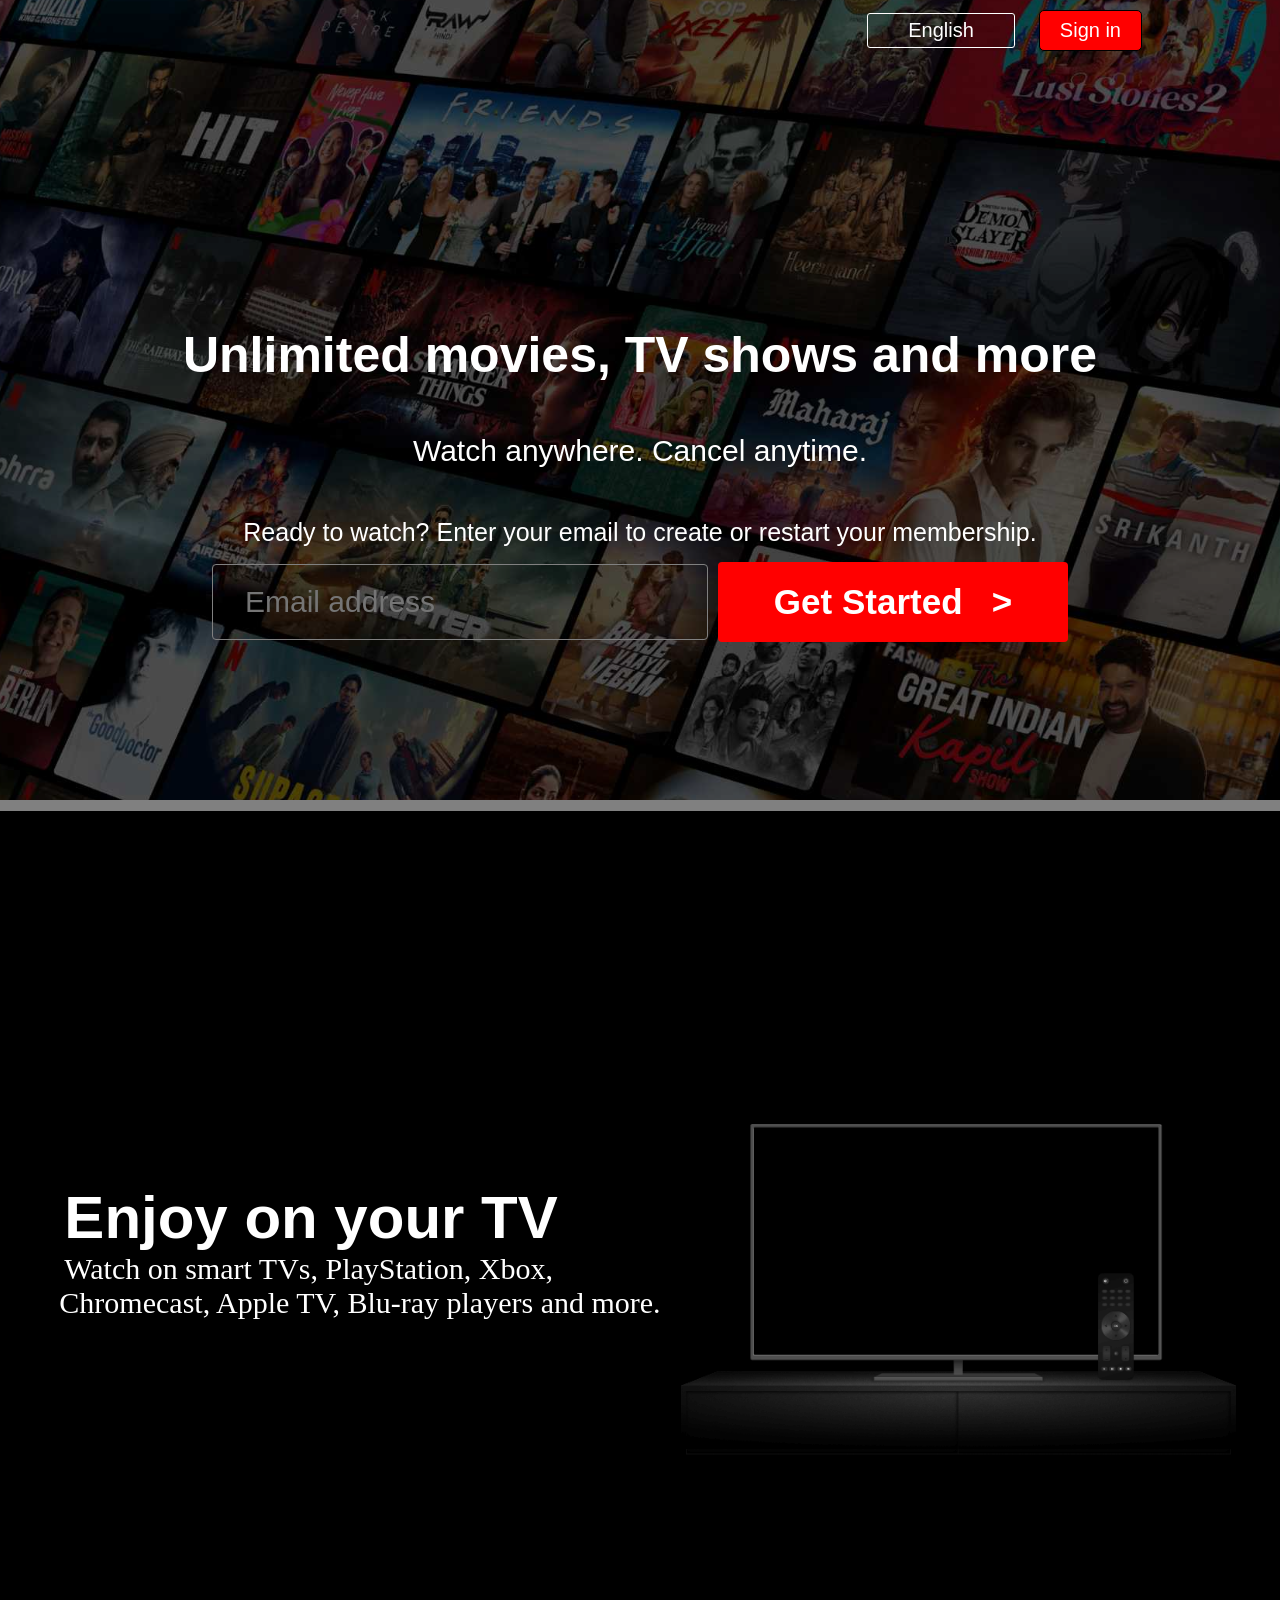
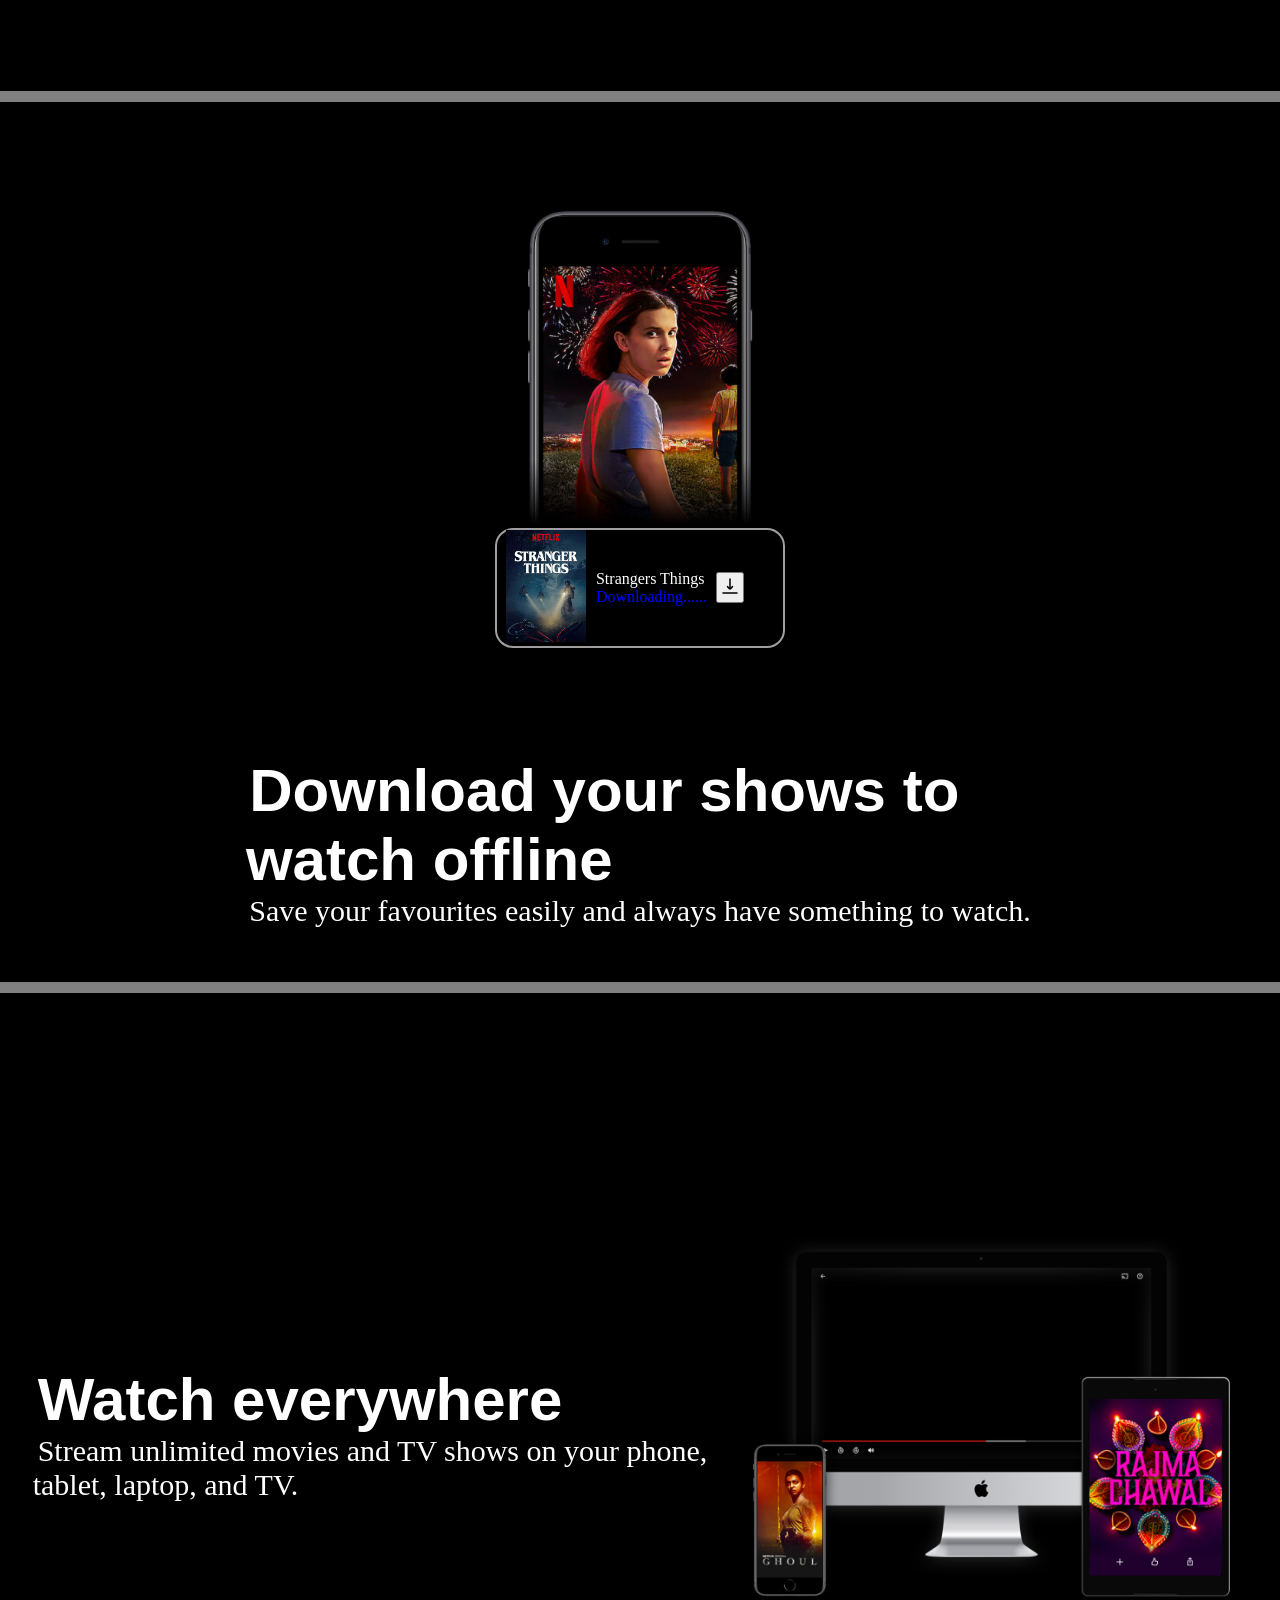
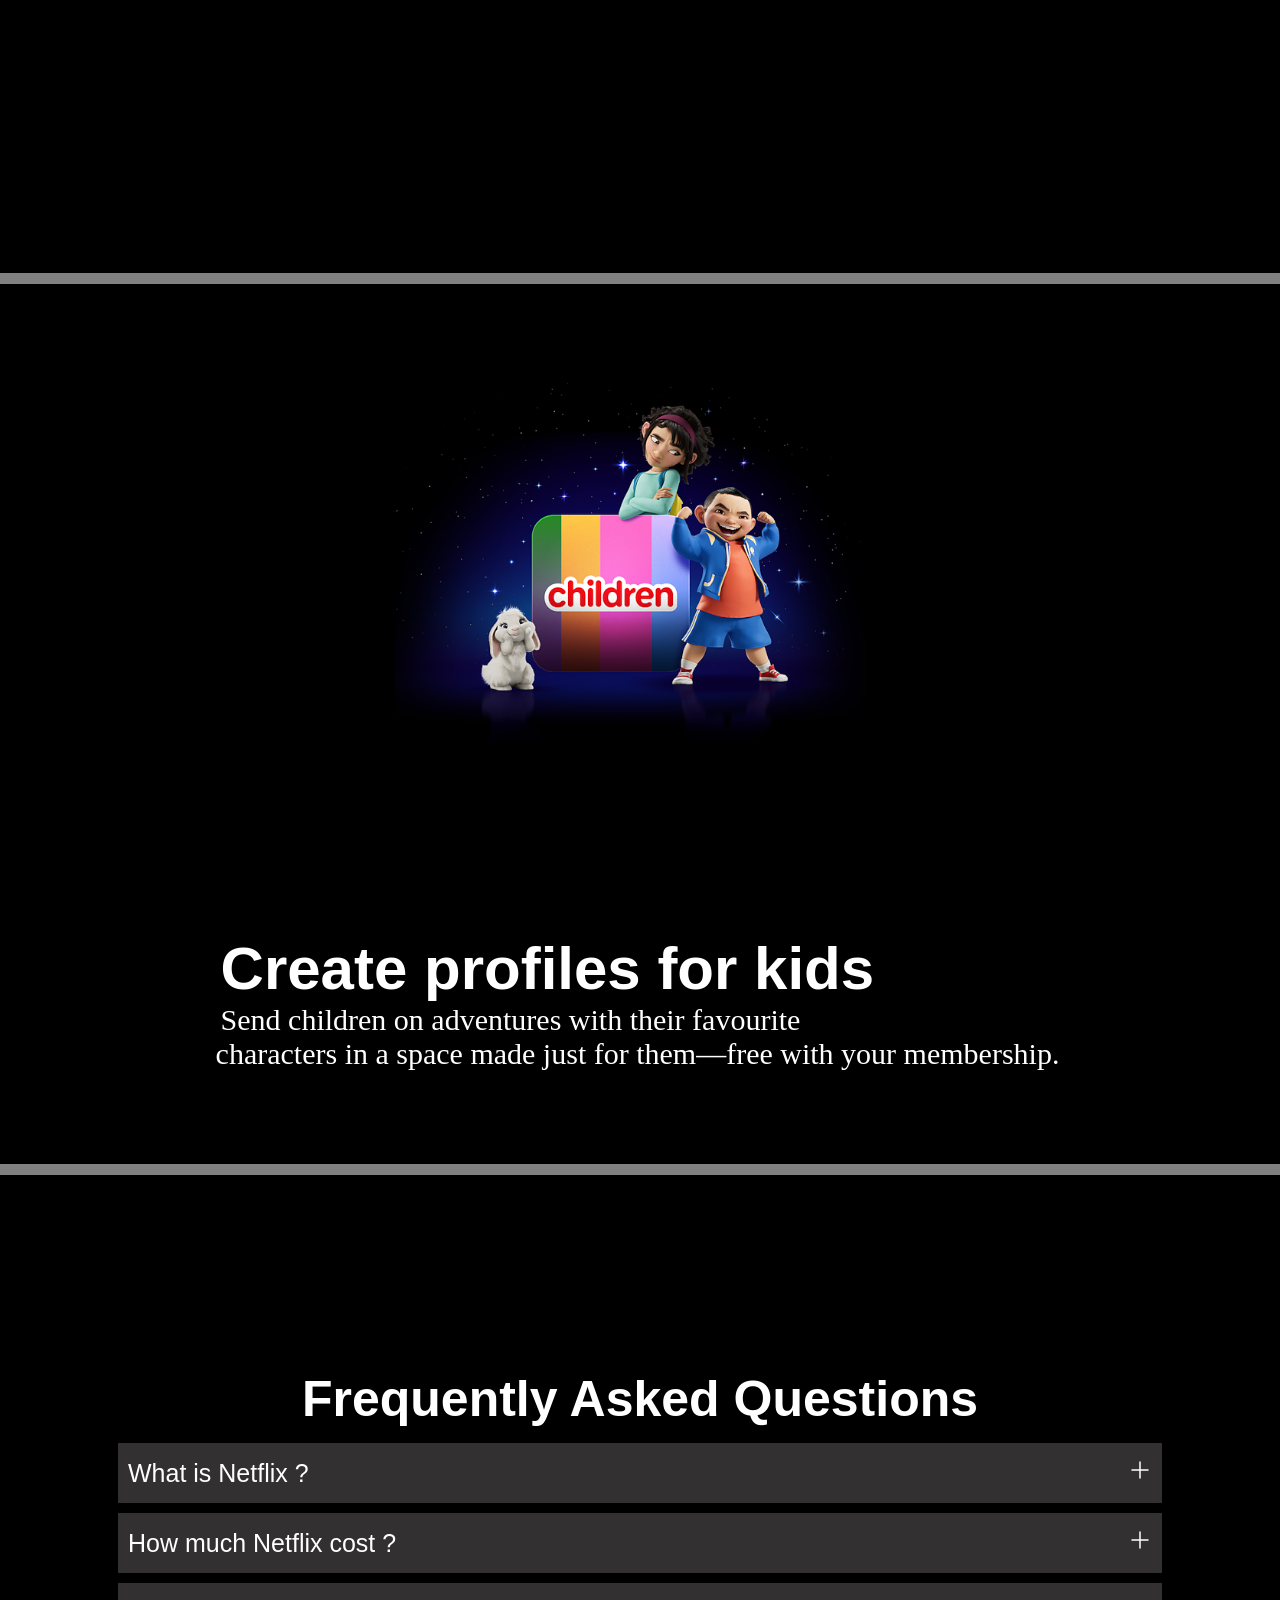
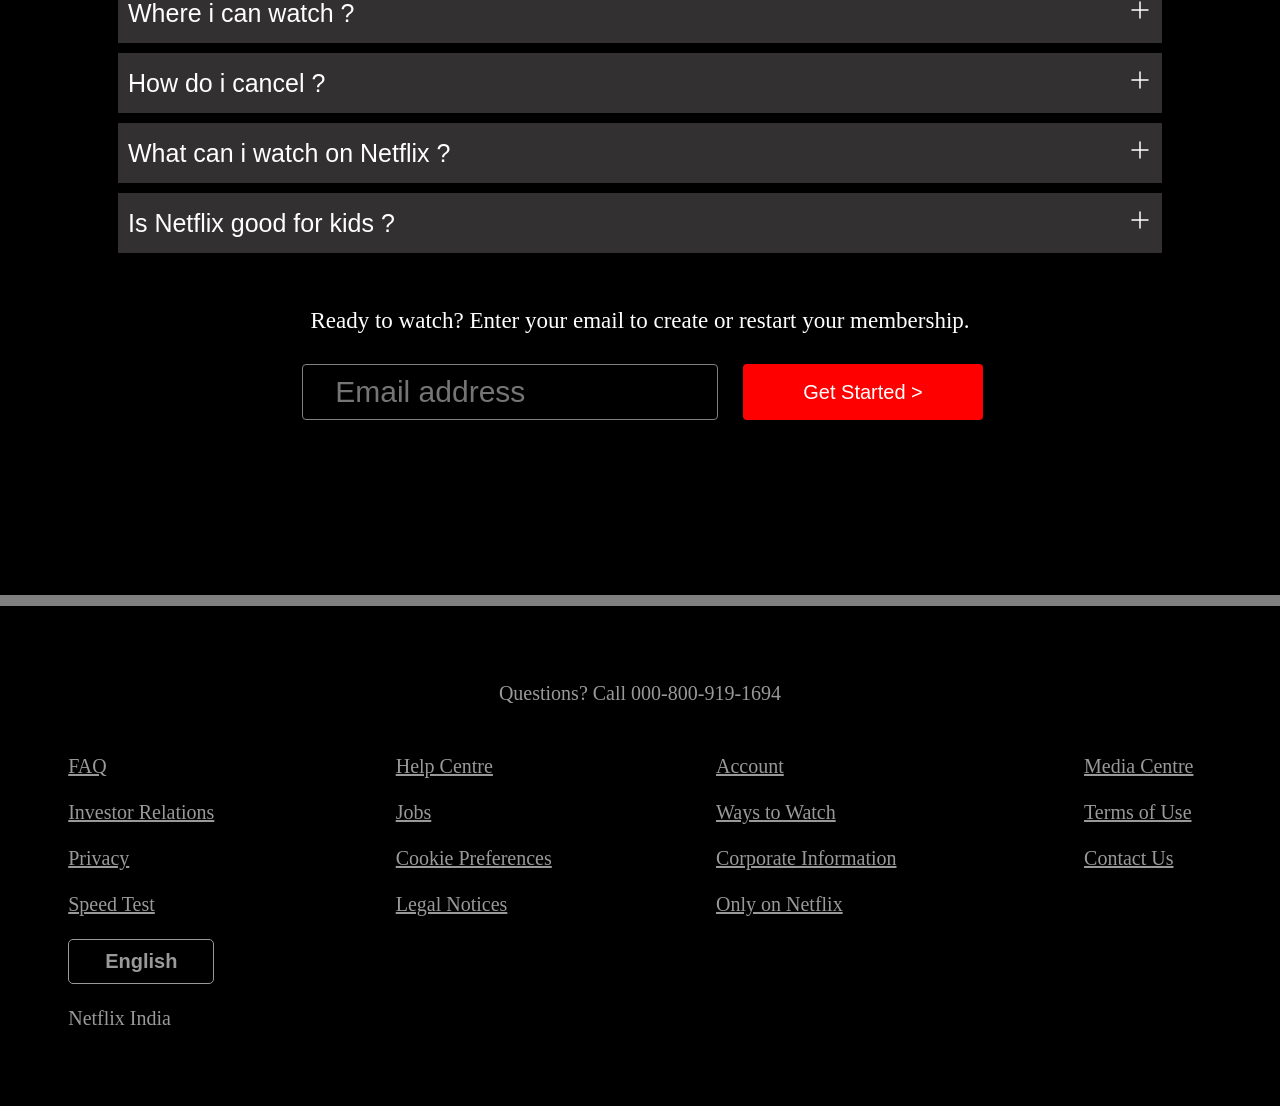
==== index.html @ d16bf0e6 "Add files via upload" ====
<!DOCTYPE html>
<html lang="en">

<head>
    <meta charset="UTF-8">
    <meta name="viewport" content="width=device-width, initial-scale=1.0">
    <title>Netflix India – Watch TV Shows Online, Watch Movies Online</title>
    <link rel="stylesheet" href="style.css">
</head>

<body>

    <div class="main">
        <div class="box">
        </div>
        <nav>
            <span>
                <img width="200px" src="images/logo.png" alt="">
            </span>
            <div>
                <button>
                    English
                </button>
                <button>
                    Sign in
                </button>
            </div>
        </nav>
        <div class="para">
            <p1> Unlimited movies, TV shows and more </p1>
            <p2> Watch anywhere. Cancel anytime. </p2>

            <p3> Ready to watch? Enter your email to create or restart your membership.</p3>
        </div>
        <div class="input">
            <div class="div">
                <input type="text" placeholder="Email address ">
            </div>
            <div class="button">
                <button>
                    Get Started &nbsp; >
                </button>
            </div>
        </div>
    </div>
    <div class="seprate"></div>
    <div class="tv">
        <div class="p">
            <p1>Enjoy on your TV</p1> <br>
            <p2>Watch on smart TVs, PlayStation, Xbox,<br>&nbsp Chromecast, Apple TV, Blu-ray players and more.</p2>
        </div>
        <div class="secimg">
            <img src="tv.png" alt="">
            <video src="video2.m4v" autoplay muted loop></video>
        </div>
    </div>
    <div class="seprate">

    </div>
    <div class="tv">
        <div>
            <div class="image">
                <img width="490px" src="things.jpg" alt="">
            </div>
            <div class="strange">
                <div class="str">
                    <div>
                        <img  width="80px" src="strangers.png" alt="">
                    </div>
                    <div style="padding: 10px;">
                        <p style="color: white;">Strangers Things</p>
                        <p style="color: blue;">Downloading......</p>
                    </div>
                </div>
                <div>
                    <button>
                        <svg xmlns="http://www.w3.org/2000/svg" viewBox="0 0 24 24" width="24" height="24"
                            color="tansparent" background-color="transparent" fill="blue">
                            <path
                                d="M12 15L12 5M12 15C11.2998 15 9.99153 13.0057 9.5 12.5M12 15C12.7002 15 14.0085 13.0057 14.5 12.5"
                                stroke="currentColor" stroke-width="1.5" stroke-linecap="round"
                                stroke-linejoin="round" />
                            <path d="M5 19H19.0001" stroke="currentColor" stroke-width="1.5" stroke-linecap="round"
                                stroke-linejoin="round" />
                        </svg>
                    </button>
                </div>

            </div>
        </div>
        <div class="p">
            <p1>Download your shows to <br>&nbspwatch offline</p1><br>
            <p2>Save your favourites easily and always have something to watch.</p2>
        </div>
    </div>
    <div class="seprate">

    </div>
    <div class="tv">
        <div class="p">
            <p1>Watch everywhere</p1><br>
            <p2>Stream unlimited movies and TV shows on your phone,<br> &nbsp tablet, laptop, and TV.</p2>
        </div>
        <div class="secimg2">
            <img src="tv2.png" alt="">
            <video src="video1.m4v" autoplay muted loop></video>
        </div>
    </div>
    <div class="seprate"></div>
    <div class="tv">
        <div>
            <img width="490px" src="children.png" alt="">
        </div>

        <div class="p">
            <p1>Create profiles for kids</p1><br>
            <p2>Send children on adventures with their favourite<br>&nbsp; characters in a space made just for
                them—free with your membership.</p2>
        </div>
    </div>
    <div class="seprate"></div>
    <div class="arp">
        <div>Frequently Asked Questions</div>
        <div>
            <p>What is Netflix ?</p>
            <p><svg xmlns="http://www.w3.org/2000/svg" viewBox="0 0 24 24" width="24" height="24" color="#000000"
                    fill="none">
                    <path d="M12 4V20" stroke="currentColor" stroke-width="1.5" stroke-linecap="round"
                        stroke-linejoin="round" />
                    <path d="M4 12H20" stroke="currentColor" stroke-width="1.5" stroke-linecap="round"
                        stroke-linejoin="round" />
                </svg></p>
        </div>
        <div>
            <p> How much Netflix cost ?</p>
            <p><svg xmlns="http://www.w3.org/2000/svg" viewBox="0 0 24 24" width="24" height="24" color="#000000"
                    fill="none">
                    <path d="M12 4V20" stroke="currentColor" stroke-width="1.5" stroke-linecap="round"
                        stroke-linejoin="round" />
                    <path d="M4 12H20" stroke="currentColor" stroke-width="1.5" stroke-linecap="round"
                        stroke-linejoin="round" />
                </svg></p>
        </div>
        <div>
            <p> Where i can watch ?</p>
            <p><svg xmlns="http://www.w3.org/2000/svg" viewBox="0 0 24 24" width="24" height="24" color="#000000"
                    fill="none">
                    <path d="M12 4V20" stroke="currentColor" stroke-width="1.5" stroke-linecap="round"
                        stroke-linejoin="round" />
                    <path d="M4 12H20" stroke="currentColor" stroke-width="1.5" stroke-linecap="round"
                        stroke-linejoin="round" />
                </svg></p>
        </div>
        <div>
            <p>How do i cancel ?</p>
            <p><svg xmlns="http://www.w3.org/2000/svg" viewBox="0 0 24 24" width="24" height="24" color="#000000"
                    fill="none">
                    <path d="M12 4V20" stroke="currentColor" stroke-width="1.5" stroke-linecap="round"
                        stroke-linejoin="round" />
                    <path d="M4 12H20" stroke="currentColor" stroke-width="1.5" stroke-linecap="round"
                        stroke-linejoin="round" />
                </svg></p>
        </div>
        <div>
            <p>What can i watch on Netflix ? </p>
            <p><svg xmlns="http://www.w3.org/2000/svg" viewBox="0 0 24 24" width="24" height="24" color="#000000"
                    fill="none">
                    <path d="M12 4V20" stroke="currentColor" stroke-width="1.5" stroke-linecap="round"
                        stroke-linejoin="round" />
                    <path d="M4 12H20" stroke="currentColor" stroke-width="1.5" stroke-linecap="round"
                        stroke-linejoin="round" />
                </svg></p>
        </div>
        <div>
            <p>Is Netflix good for kids ?</p>
            <p><svg xmlns="http://www.w3.org/2000/svg" viewBox="0 0 24 24" width="24" height="24" color="#000000"
                    fill="none">
                    <path d="M12 4V20" stroke="currentColor" stroke-width="1.5" stroke-linecap="round"
                        stroke-linejoin="round" />
                    <path d="M4 12H20" stroke="currentColor" stroke-width="1.5" stroke-linecap="round"
                        stroke-linejoin="round" />
                </svg></p>
        </div>
        <div>Ready to watch? Enter your email to create or restart your membership.</div>
        <div class="input2">
            <div class="div">
                <input type="text" placeholder="Email address ">
            </div>
            <div class="cap">
                Get&nbsp;Started&nbsp;>
            </div>
        </div>
    </div>
    <div class="seprate"></div>
    <div></div>
    <div class="a">
        <div class="b">
            Questions? Call 000-800-919-1694
        </div>
        <div class="c">
            <div class="d">
                <a href="https://help.netflix.com/support/412">FAQ</a><br>
                <a href="http://ir.netflix.com/">Investor Relations</a><br>
                <a href="https://help.netflix.com/legal/privacy">Privacy</a><br>
                <a href="https://fast.com/">Speed Test</a><br>
                <button>
                    English
                </button><br>
                <p>Netflix India</p>
            </div>
            <div class="e">
                <a href="https://help.netflix.com/">Help Centre</a><br>
                <a href="https://jobs.netflix.com/jobs">Jobs</a><br>
                <a href="https://www.netflix.com/in/#">Cookie Preferences</a><br>
                <a href="https://help.netflix.com/legal/notices">Legal Notices</a><br>
            </div>
            <div class="f">
                <a href="https://www.netflix.com/youraccount">Account</a><br>
                <a href="https://www.netflix.com/watch">Ways to Watch</a><br>
                <a href="https://help.netflix.com/legal/corpinfo">Corporate Information</a><br>
                <a href="https://www.netflix.com/in/browse/genre/839338">Only on Netflix</a><br>
            </div>
            <div class="g">
                <a href="https://media.netflix.com/">Media Centre</a><br>
                <a href="https://help.netflix.com/legal/termsofuse">Terms of Use</a><br>
                <a href="https://help.netflix.com/contactus">Contact Us</a><br>
            </div>
        </div>
    </div>
</body>

</html>
---- style.css ----
* {
    margin: 0;
    padding: 0;
}

.main {
    background: url(bg.jpg);
    height: max(800px, 30vh);
    position: relative;
    background-size: max(1550px, 100vw);
    background-position: center center;
    background-repeat: no-repeat;

}

.main .box {
    height: max(800px, 30vh);
    width: 100%;
    opacity: 0.6;
    position: absolute;
    top: 0;
    background-color: black;
}

.main nav {
    max-width: 80vw;
    margin: auto;
    display: flex;
    justify-content: space-between;
    align-items: center;
}

.main nav div :first-child {
    background-color: transparent;
    font-size: 20px;
    margin: 10px;
    padding: 5px 40px;
    color: white;
    border: 1px solid white;
    border-radius: 3px;
}

.main nav div :last-child {
    background-color: red;
    font-size: 20px;
    margin: 10px;
    padding: 8px 20px;
    color: white;
    border: 1px solid rgb(0, 0, 0);
    border-radius: 5px;
}

.main nav span img {
    margin-top: 20px;
    position: relative;
    z-index: 10;
}

.main nav div {
    position: relative;
    z-index: 10;
}

.main .para {
    margin-top: 250px;
    display: flex;
    flex-direction: column;
    text-align: center;
    color: white;
    position: relative;
    z-index: 10;
    padding: 15px;
    font-family: Arial, Helvetica, sans-serif;
}

.main .para p1 {
    font-size: 50px;
    font-weight: 900;


}

.main .para p2 {
    padding: 50px;
    font-size: 30px;

}

.main .para p3 {
    font-size: 25px;
}

.main .input {
    display: flex;
    position: relative;
    z-index: 10;
    justify-content: center;
    text-align: center;
    align-items: center;
    padding-bottom: 126px;
}

.main .input input {
    background-color: transparent;
    color: white;
    border: 1px solid gray;
    padding: 2px 32px;
    border-radius: 4px;
    width: 430px;
    height: 70px;
    margin-right: 10px;
    font-size: 30px;
}

.main .input .button button {
    background-color: red;
    color: white;
    border: none;
    width: 350px;
    height: 80px;
    border-radius: 4px;
    font-size: 35px;
    font-weight: bold;

}

.main nav div :last-child:hover,
.main .input .button button:hover {
    background-color: rgb(187, 40, 40);
}

.tv {
    background-color: black;
    height: 880px;
    display: flex;
    flex-wrap: wrap;
    justify-content: center;
    align-items: center;
}


.tv .p p1 {
    color: white;
    font-size: 60px;
    padding: 20px;
    font-family: Arial, Helvetica, sans-serif;
    font-weight: 900;

}

.tv .p p2 {
    color: white;
    padding: 20px;
    font-size: 30px;
    font-weight: 400;
}

.tv .secimg {
    position: relative;
    width: 555px;
}

.tv .secimg video {
    top: 90px;
    right: 80px;
    position: absolute;
    width: 400px;

}

.tv .secimg img {
    position: relative;
    z-index: 10;
    width: 555px;
}

.seprate {
    background-color: gray;
    height: 11px;
}

.tv .strange {
    position: relative;
    margin: 0px 100px;
    border: 2px solid rgb(160, 158, 158);
    border-radius: 18px;
    display: flex;
    flex-wrap: wrap;
    justify-content: space-around;
    align-items: center;
}

.tv .strange .str {
    display: flex;
    justify-content: center;
    align-items: center;
    padding-left: 50px;
}

.tv .strange .str:first-child {
    width: 50px;
}

.tv .secimg2 {
    position: relative;
}

.tv .secimg2 video {
    top: 32px;
    right: 108px;
    position: absolute;
    width: 347px;
}

.tv .secimg2 img {
    position: relative;
    z-index: 10;
    width: 555px;
}

.arp {
    background-color: black;
    height: 1000px;
    color: rgb(255, 255, 255);
    display: flex;
    flex-direction: column;
    justify-content: center;
    align-items: center;
    padding: 10px;
}

.arp div {
    display: flex;
    justify-content: space-between;
    cursor: pointer;
}

.arp div svg {
    color: white;
}


.arp div:nth-child(1) {
    margin-top: 20px;
    display: flex;
    justify-content: center;
    align-items: center;
    /* background-color: rgb(0, 0, 0); */
    font-size: 50px;
    font-weight: 900;
    padding: 10px;
    font-family: Verdana, Geneva, Tahoma, sans-serif;
}

.arp div:nth-child(2) {
    display: flex;
    margin: 5px;
    align-items: center;
    height: 40px;
    width: 80vw;
    background-color: rgb(50, 48, 48);
    font-size: 25px;
    padding: 10px;
    font-family: Verdana, Geneva, Tahoma, sans-serif;
}

.arp div:nth-child(3) {
    display: flex;
    margin: 5px;
    align-items: center;
    height: 40px;
    width: 80vw;
    background-color: rgb(50, 48, 48);
    font-size: 25px;
    padding: 10px;
    font-family: Verdana, Geneva, Tahoma, sans-serif;
}

.arp div:nth-child(4) {
    display: flex;
    margin: 5px;
    align-items: center;
    height: 40px;
    width: 80vw;
    background-color: rgb(50, 48, 48);
    font-size: 25px;
    padding: 10px;
    font-family: Verdana, Geneva, Tahoma, sans-serif;
}

.arp div:nth-child(5) {
    display: flex;
    margin: 5px;
    align-items: center;
    height: 40px;
    width: 80vw;
    background-color: rgb(50, 48, 48);
    font-size: 25px;
    padding: 10px;
    font-family: Verdana, Geneva, Tahoma, sans-serif;
}

.arp div:nth-child(6) {
    display: flex;
    margin: 5px;
    align-items: center;
    height: 40px;
    width: 80vw;
    background-color: rgb(50, 48, 48);
    font-size: 25px;
    padding: 10px;
    font-family: Verdana, Geneva, Tahoma, sans-serif;
}

.arp div:nth-child(7) {
    display: flex;
    margin: 5px;
    align-items: center;
    height: 40px;
    width: 80vw;
    background-color: rgb(50, 48, 48);
    font-size: 25px;
    padding: 10px;
    font-family: Verdana, Geneva, Tahoma, sans-serif;
}

.arp div:nth-child(8) {
    margin-top: 50px;
    color: white;
    font-size: 23px;
}

.arp .input2 {
    width: 30vw;
    display: flex;
    justify-content: center;
    align-items: center;
    text-align: center;

}

.arp .input2 div input {
    background-color: transparent;
    color: rgb(255, 255, 255);
    border: 1px solid gray;
    padding: 2px 32px;
    border-radius: 4px;
    width: 350px;
    height: 50px;
    margin-right: 10px;
    font-size: 30px;
}

.arp .input2 .cap {
    background-color: red;
    padding: 7px 60px;
    color: white;
    width: 350px;
    height: 42px;
    border: none;
    text-align: left;
    border-radius: 4px;
    font-size: 20px;
    margin-top: 25px;
}

a {
    color: white;
}

.a {
    background-color: black;
    color: white;
    display: flex;
    flex-direction: column;
    height: 500px;
    font-size: 20px;
    justify-content: center;
    cursor: pointer;
    gap: 50px;
}

.a .b {
    text-align: center;
    opacity: 0.6;
}

.a .c {
    opacity: 0.6;
    display: grid;
    grid-template-columns: 1fr 1fr 1fr 1fr;
    gap: 50px;
    justify-content: space-evenly;
    justify-items: center;
}

.a .c .d {
    display: flex;
    flex-direction: column;
}

.a .c .e {
    display: flex;
    flex-direction: column;
}

.a .c .f {
    display: flex;
    flex-direction: column;
}

.a .c .g {
    display: flex;
    flex-direction: column;
}

.a .c .d button {
    background-color: transparent;
    border: 1px solid white;
    color: white;
    padding: 10px;
    border-radius: 5px;
    font-size: 20px;
    font-weight: bold;
}

.arp .input2 .cap:hover {
    background-color: #c21b1b;
}

.arp div:nth-child(2):hover,
.arp div:nth-child(3):hover,
.arp div:nth-child(4):hover,
.arp div:nth-child(5):hover,
.arp div:nth-child(6):hover,
.arp div:nth-child(7):hover {
    background-color: #918b8b;
}

@media screen and (max-width:900px) {
    .main nav{
        max-width: 96vw;
    }

    .main .para {
        margin-top: 155px;
    }

    .main .input {
        flex-direction: column;
    }

    .main .input .div {
        padding-bottom: 20px;
    }

    .tv .p p1 {
        font-size: 42px;
    }

    .tv .p p2 {
        font-size: 20px;
    }

    .arp div:nth-child(1) {
        margin-bottom: 45px;
        font-size: 35px;
        padding: 0px;
    }

    .arp div:nth-child(8) {
        margin-bottom: 45px;
    }


    .arp .input2 {
        flex-wrap: wrap;
    }
    .a .c .g {
        margin-right: 15px;
    }
    .a .c .d {
        margin-left: 15px;
    }
}
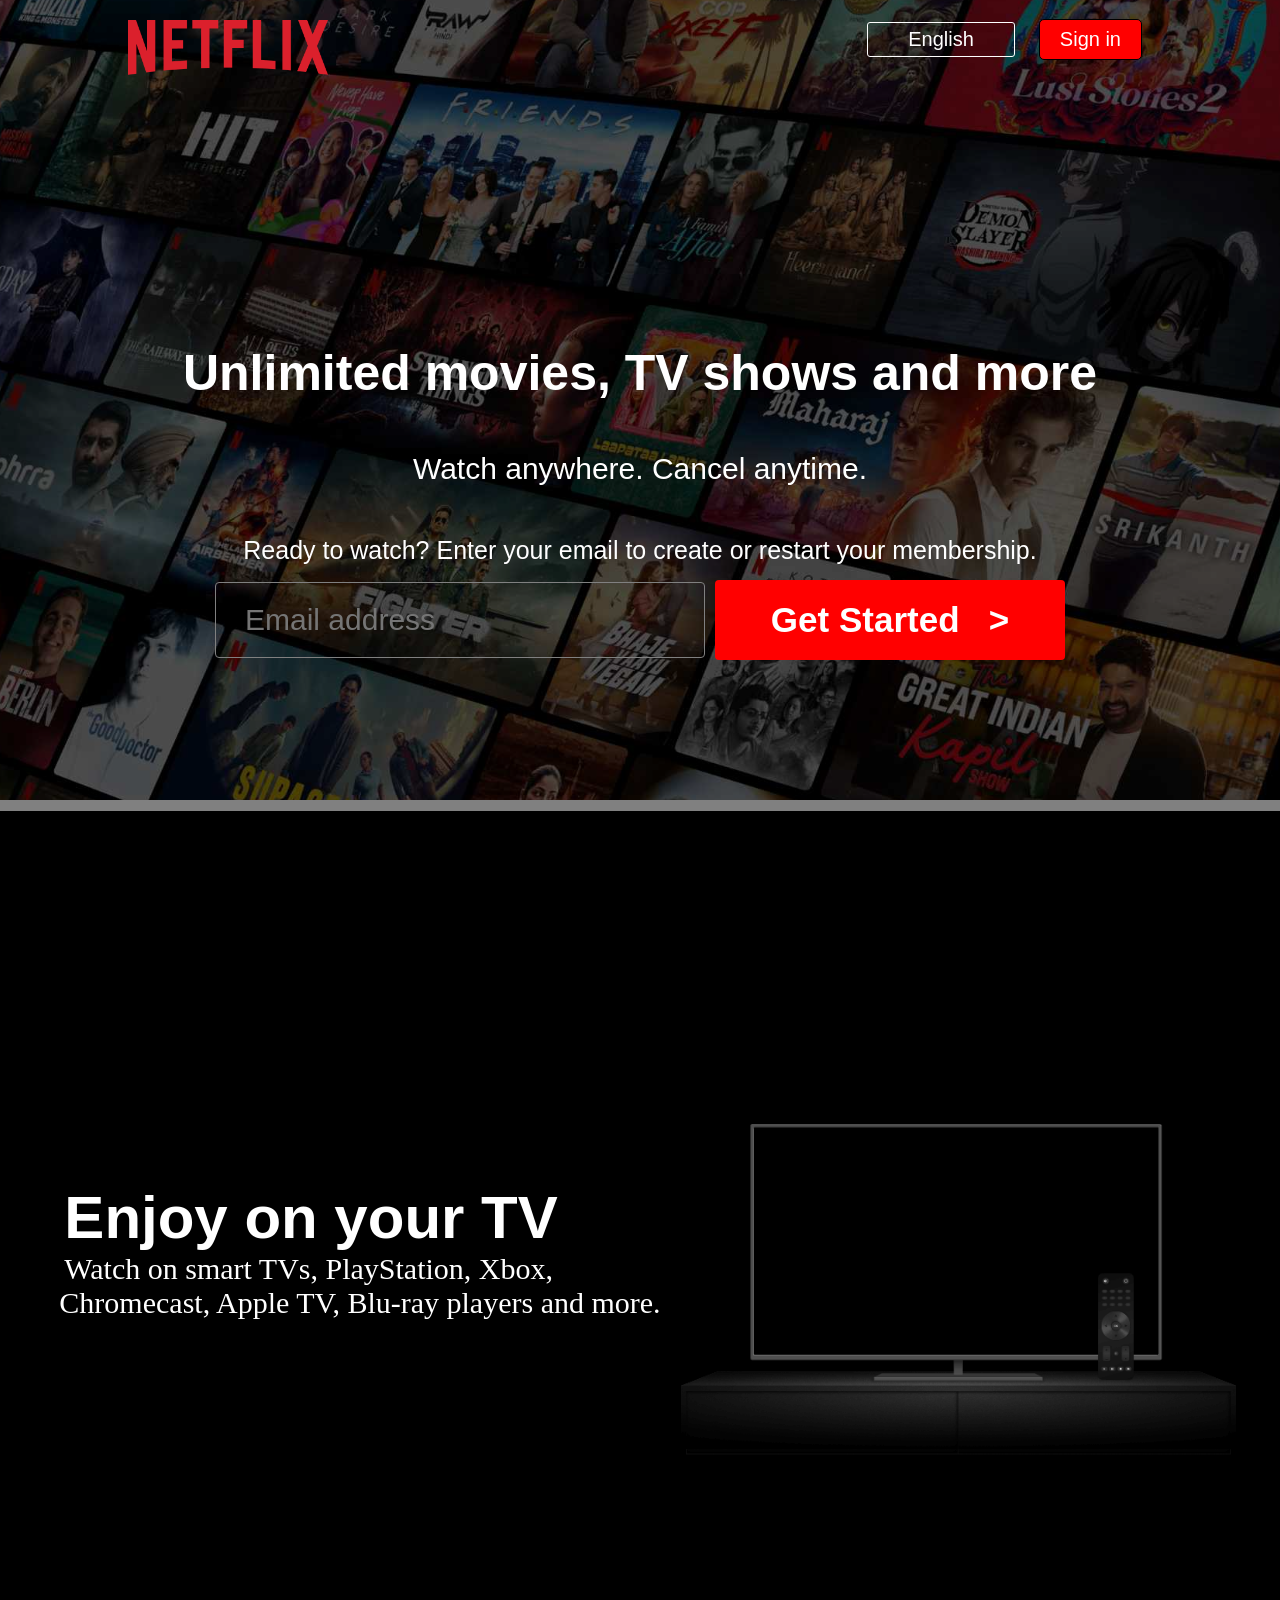
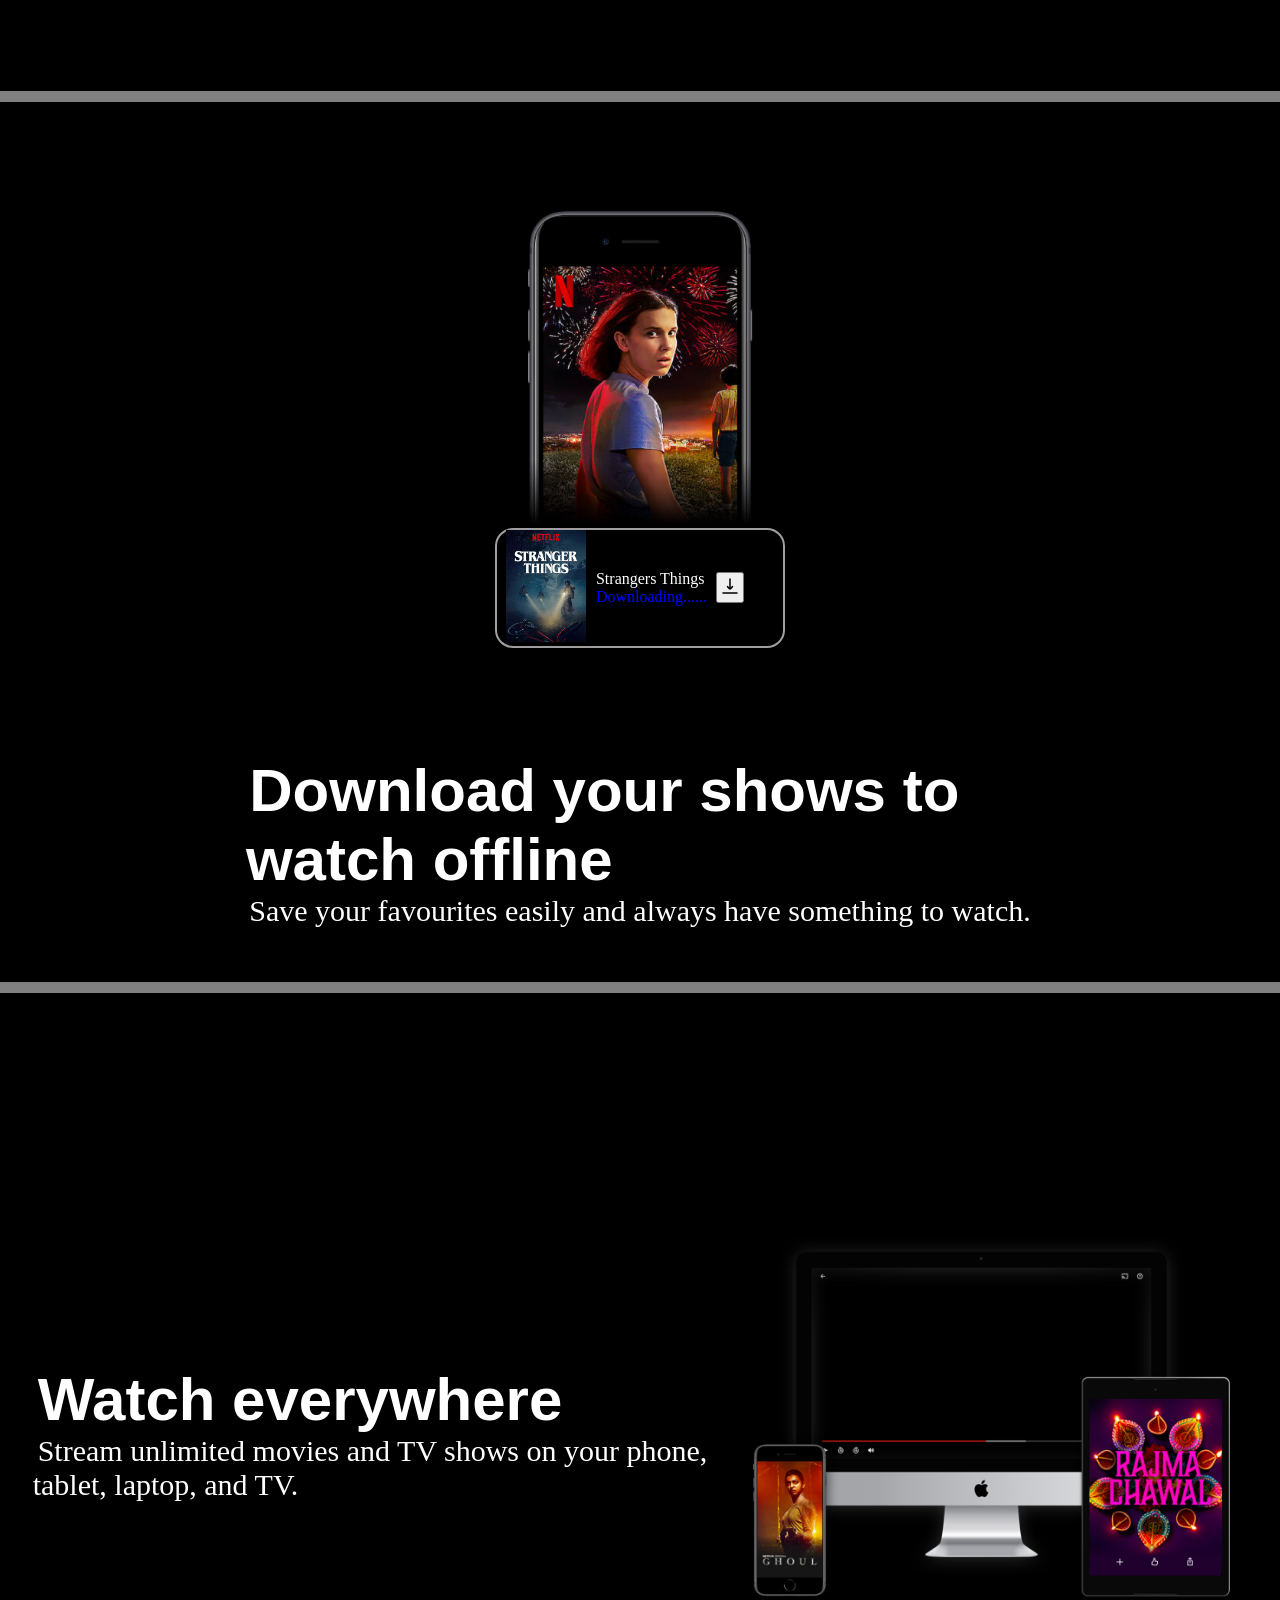
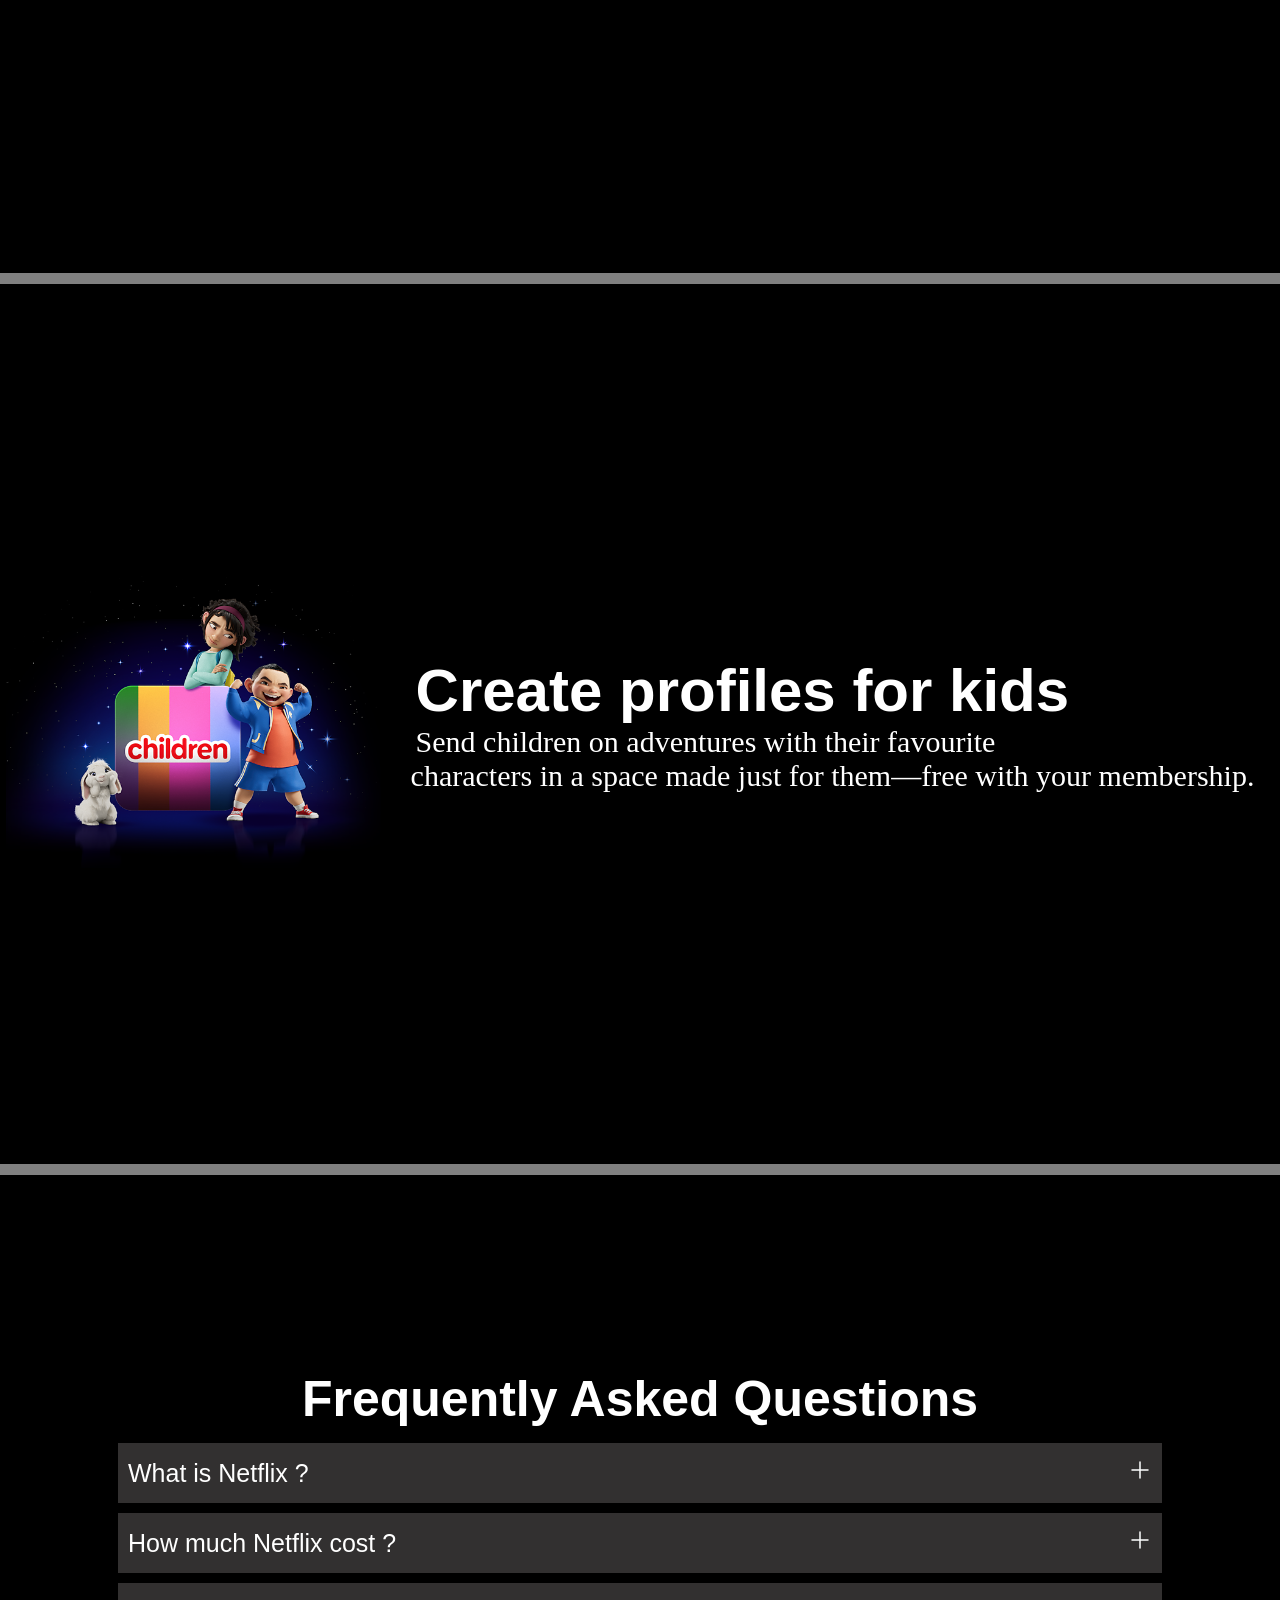
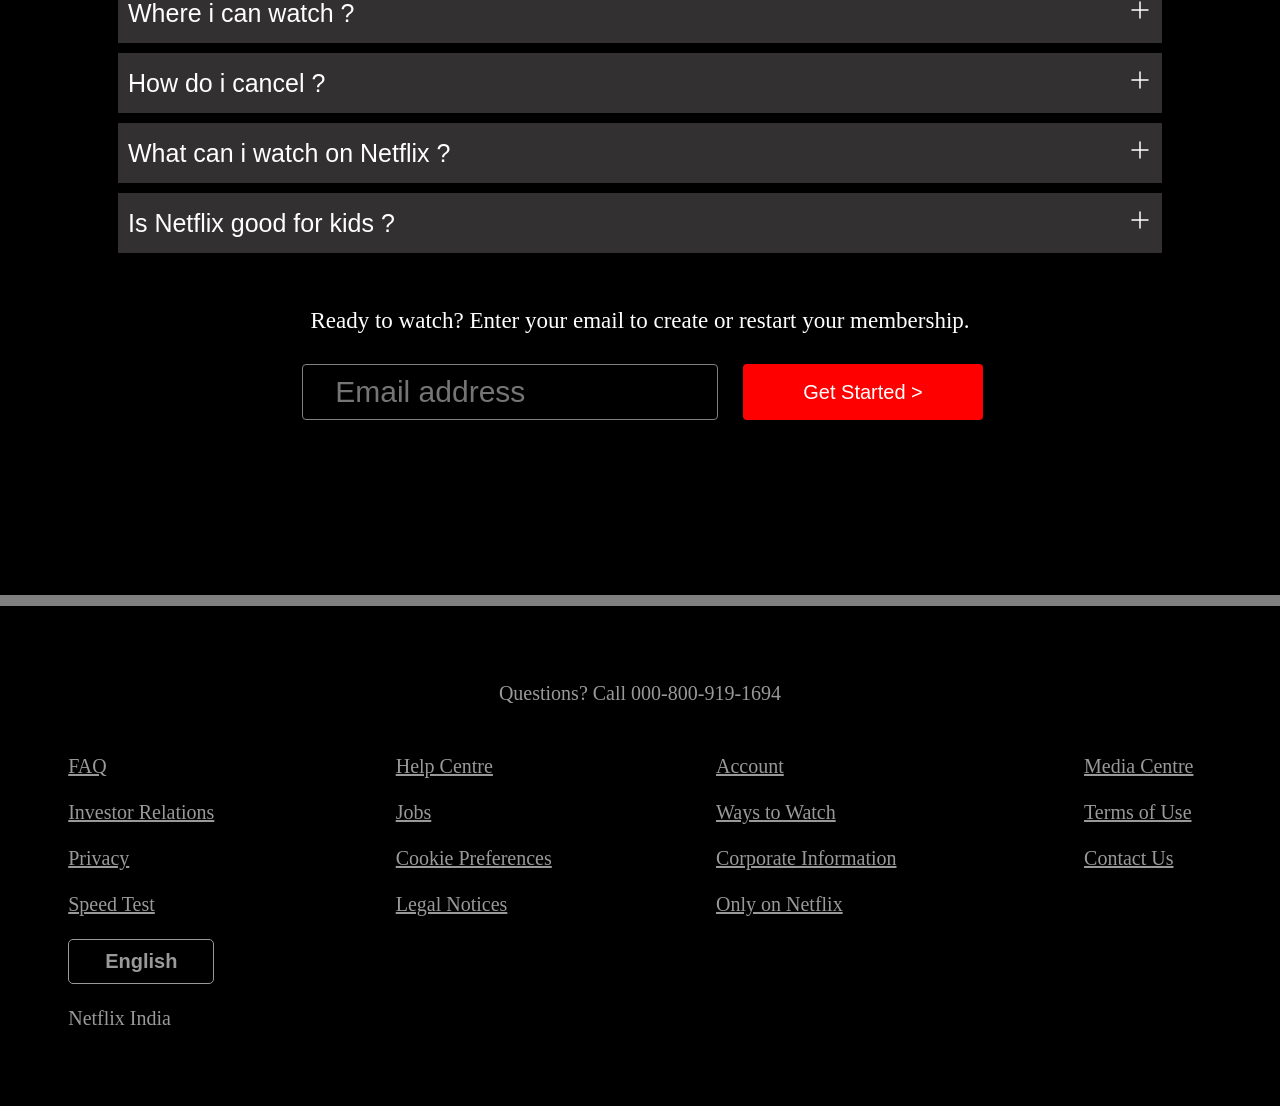
==== commit b97320cb: "Add files via upload" ====
--- a/index.html
+++ b/index.html
@@ -4,7 +4,7 @@
 <head>
     <meta charset="UTF-8">
     <meta name="viewport" content="width=device-width, initial-scale=1.0">
-    <title>Netflix India – Watch TV Shows Online, Watch Movies Online</title>
+    <title>Netflix India - Watch TV Shows Online, Watch Movies Online</title>
     <link rel="stylesheet" href="style.css">
 </head>
 
@@ -50,8 +50,8 @@
             <p2>Watch on smart TVs, PlayStation, Xbox,<br>&nbsp Chromecast, Apple TV, Blu-ray players and more.</p2>
         </div>
         <div class="secimg">
-            <img src="tv.png" alt="">
-            <video src="video2.m4v" autoplay muted loop></video>
+            <img src="images/tv.png" alt="">
+            <video src="video/video2.mp4" autoplay muted loop></video>
         </div>
     </div>
     <div class="seprate">
@@ -60,12 +60,12 @@
     <div class="tv">
         <div>
             <div class="image">
-                <img width="490px" src="things.jpg" alt="">
+                <img width="490px" src="images/things.jpg" alt="">
             </div>
             <div class="strange">
                 <div class="str">
                     <div>
-                        <img  width="80px" src="strangers.png" alt="">
+                        <img  width="80px" src="images/strangers.png" alt="">
                     </div>
                     <div style="padding: 10px;">
                         <p style="color: white;">Strangers Things</p>
@@ -102,14 +102,15 @@
             <p2>Stream unlimited movies and TV shows on your phone,<br> &nbsp tablet, laptop, and TV.</p2>
         </div>
         <div class="secimg2">
-            <img src="tv2.png" alt="">
-            <video src="video1.m4v" autoplay muted loop></video>
-        </div>
-    </div>
-    <div class="seprate"></div>
-    <div class="tv">
-        <div>
-            <img width="490px" src="children.png" alt="">
+            <img src="images/tv2.png" alt="">
+            <video src="video/video1.mp4" autoplay muted loop></video>
+        </div>
+    </div>
+    <div class="seprate"></div>
+    <div class="tv">
+        <div>
+            <img class="img" width="390px" src="images/children.png" alt="">
+
         </div>
 
         <div class="p">
--- a/style.css
+++ b/style.css
@@ -4,7 +4,7 @@
 }
 
 .main {
-    background: url(bg.jpg);
+    background: url(images/bg.jpg);
     height: max(800px, 30vh);
     position: relative;
     background-size: max(1550px, 100vw);
@@ -104,7 +104,7 @@
     background-color: transparent;
     color: white;
     border: 1px solid gray;
-    padding: 2px 32px;
+    padding: 2px 29px;
     border-radius: 4px;
     width: 430px;
     height: 70px;
@@ -437,6 +437,7 @@
     background-color: #918b8b;
 }
 
+/* Enhance existing media query */
 @media screen and (max-width:900px) {
     .main nav{
         max-width: 96vw;
@@ -445,6 +446,19 @@
     .main .para {
         margin-top: 155px;
     }
+    
+    .main .para p1 {
+        font-size: 35px;
+    }
+    
+    .main .para p2 {
+        padding: 30px;
+        font-size: 22px;
+    }
+    
+    .main .para p3 {
+        font-size: 18px;
+    }
 
     .main .input {
         flex-direction: column;
@@ -453,33 +467,220 @@
     .main .input .div {
         padding-bottom: 20px;
     }
+    
+    .main .input input {
+        width: 80vw;
+        max-width: 430px;
+        height: 60px;
+        font-size: 20px;
+    }
+    
+    .main .input .button button {
+        width: 80vw;
+        max-width: 350px;
+        height: 60px;
+        font-size: 25px;
+    }
+
+    .tv {
+        height: auto;
+        padding: 30px 10px;
+        flex-direction: column;
+    }
+    
+    .tv .p {
+        text-align: center;
+        order: 1;
+    }
+    
+    .tv > div:not(.p) {
+        order: 2;
+    }
 
     .tv .p p1 {
-        font-size: 42px;
+        font-size: 35px;
     }
 
     .tv .p p2 {
-        font-size: 20px;
+        font-size: 18px;
+    }
+    
+    .tv .secimg, .tv .secimg2 {
+        width: 100%;
+        display: flex;
+        justify-content: center;
+    }
+    
+    .tv .secimg img, .tv .secimg2 img {
+        width: 90%;
+        max-width: 555px;
+    }
+    
+    .tv .secimg video {
+        top: 16%;
+        right: 15%;
+        width: 72%;
+    }
+    
+    .tv .secimg2 video {
+        top: 6%;
+        right: 19%;
+        width: 62%;
+    }
+    
+    .tv .image img {
+        width: 90%;
+        max-width: 490px;
+    }
+    
+    .tv .strange {
+        margin: 20px auto;
+        width: 80%;
     }
 
     .arp div:nth-child(1) {
         margin-bottom: 45px;
-        font-size: 35px;
+        font-size: 30px;
         padding: 0px;
+        text-align: center;
+    }
+    
+    .arp div:nth-child(2),
+    .arp div:nth-child(3),
+    .arp div:nth-child(4),
+    .arp div:nth-child(5),
+    .arp div:nth-child(6),
+    .arp div:nth-child(7) {
+        width: 90vw;
+        font-size: 18px;
     }
 
     .arp div:nth-child(8) {
         margin-bottom: 45px;
-    }
-
+        text-align: center;
+        font-size: 18px;
+    }
 
     .arp .input2 {
         flex-wrap: wrap;
-    }
+        width: 90vw;
+    }
+    
+    .arp .input2 div input {
+        width: 80vw;
+        max-width: 350px;
+        height: 40px;
+        font-size: 20px;
+    }
+    
+    .arp .input2 .cap {
+        width: 80vw;
+        max-width: 350px;
+    }
+    
+    .a .c {
+        grid-template-columns: 1fr 1fr;
+        padding: 0 20px;
+    }
+    
     .a .c .g {
         margin-right: 15px;
     }
+    
     .a .c .d {
         margin-left: 15px;
     }
+}
+
+/* Add new media query for mobile devices */
+@media screen and (max-width:600px) {
+    .main nav {
+        flex-direction: column;
+        align-items: center;
+    }
+    
+    .main nav span img {
+        margin-bottom: 20px;
+        width: 150px;
+    }
+    
+    .main nav div :first-child,
+    .main nav div :last-child {
+        font-size: 16px;
+        padding: 5px 20px;
+        margin: 5px;
+    }
+    
+    .main .para {
+        margin-top: 100px;
+    }
+    
+    .main .para p1 {
+        font-size: 28px;
+    }
+    
+    .main .para p2 {
+        padding: 20px;
+        font-size: 18px;
+    }
+    
+    .main .para p3 {
+        font-size: 16px;
+    }
+    
+    .tv .p p1 {
+        font-size: 28px;
+    }
+    
+    .tv .p p2 {
+        font-size: 16px;
+    }
+    
+    .arp div:nth-child(1) {
+        font-size: 24px;
+    }
+    
+    .a .c {
+        grid-template-columns: 1fr;
+        gap: 30px;
+    }
+    
+    .a {
+        height: auto;
+        padding: 50px 0;
+    }
+}
+
+/* Add new media query for extra small devices */
+@media screen and (max-width:408px) {
+    .main .para p1 {
+        font-size: 24px;
+    }
+    
+    .main .para p2 {
+        padding: 15px;
+        font-size: 16px;
+    }
+    
+    .main .para p3 {
+        font-size: 14px;
+    }
+    
+    .main .input input {
+        height: 50px;
+        font-size: 16px;
+    }
+    
+    .main .input .button button {
+        height: 50px;
+        font-size: 18px;
+    }
+
+    .tv img {
+        width: 30px
+    }
+
+    .tv .img {
+        width: 190px;
+    }
 }
